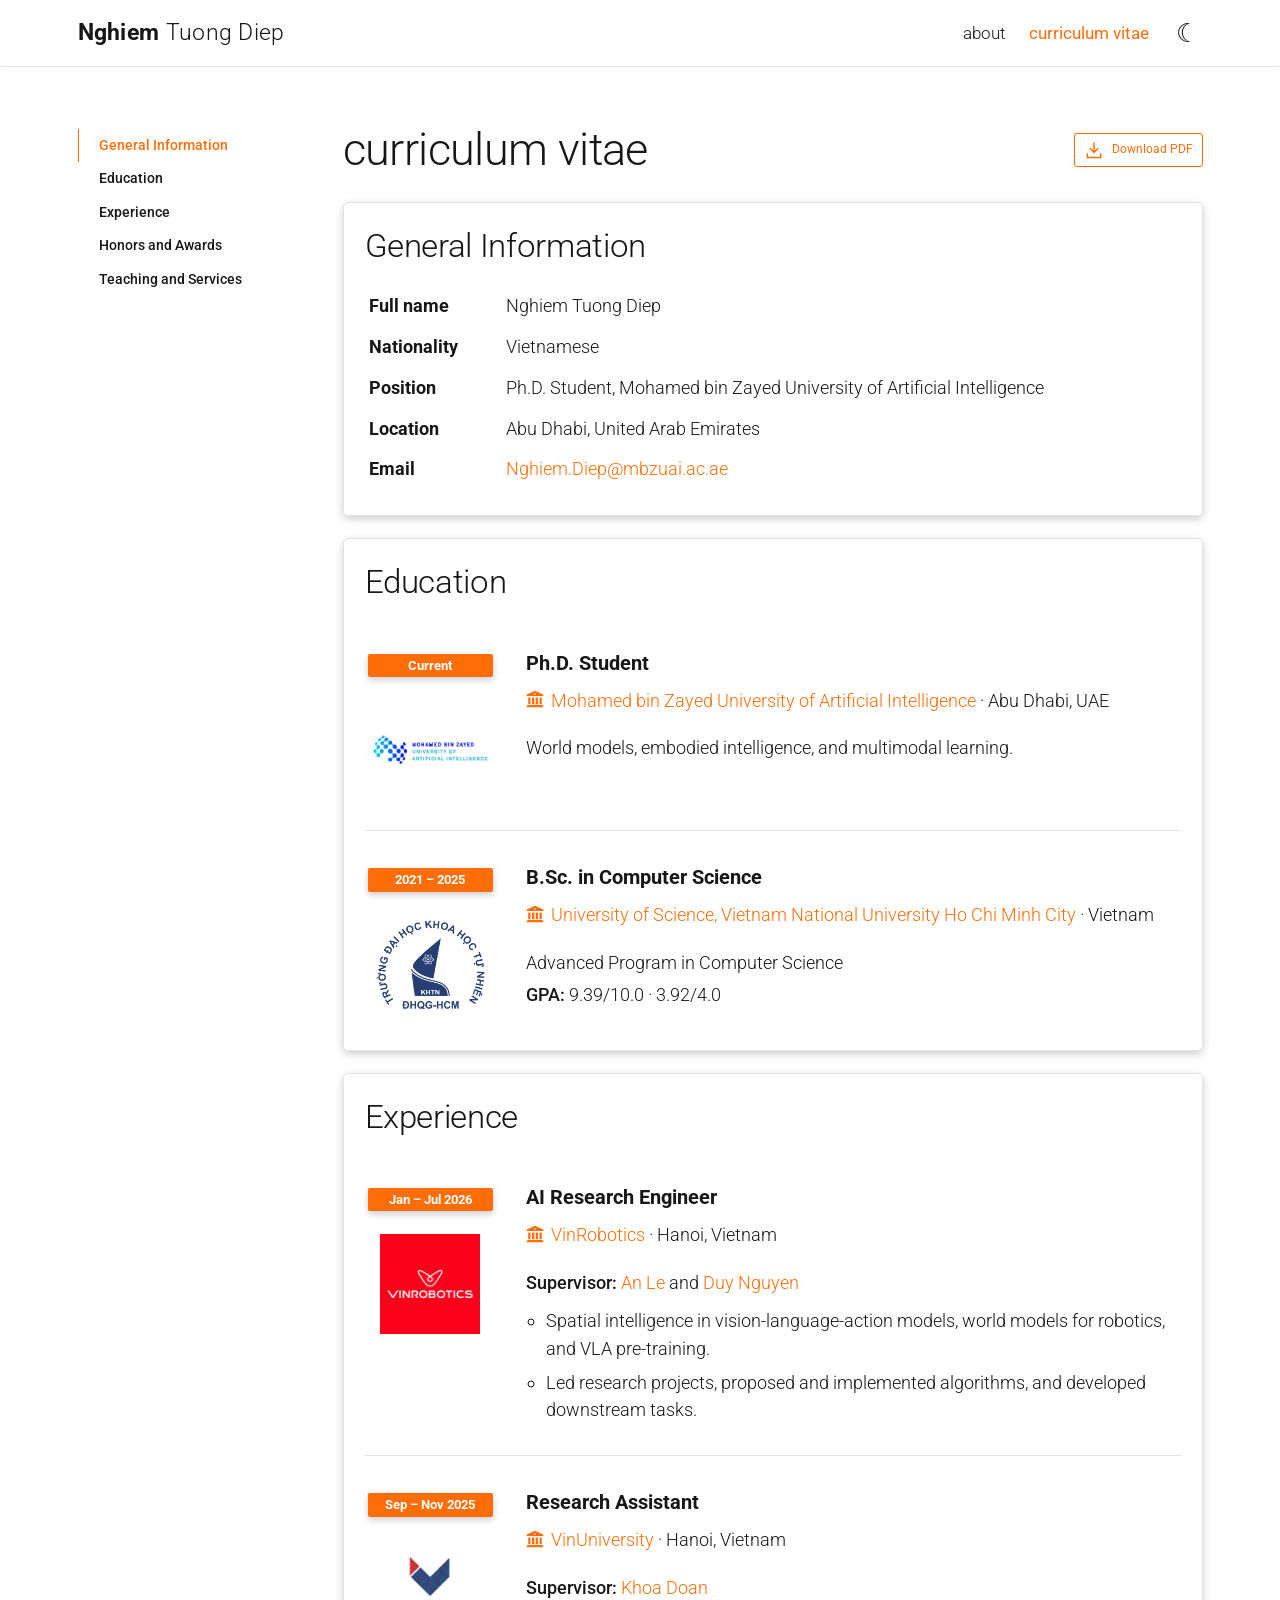
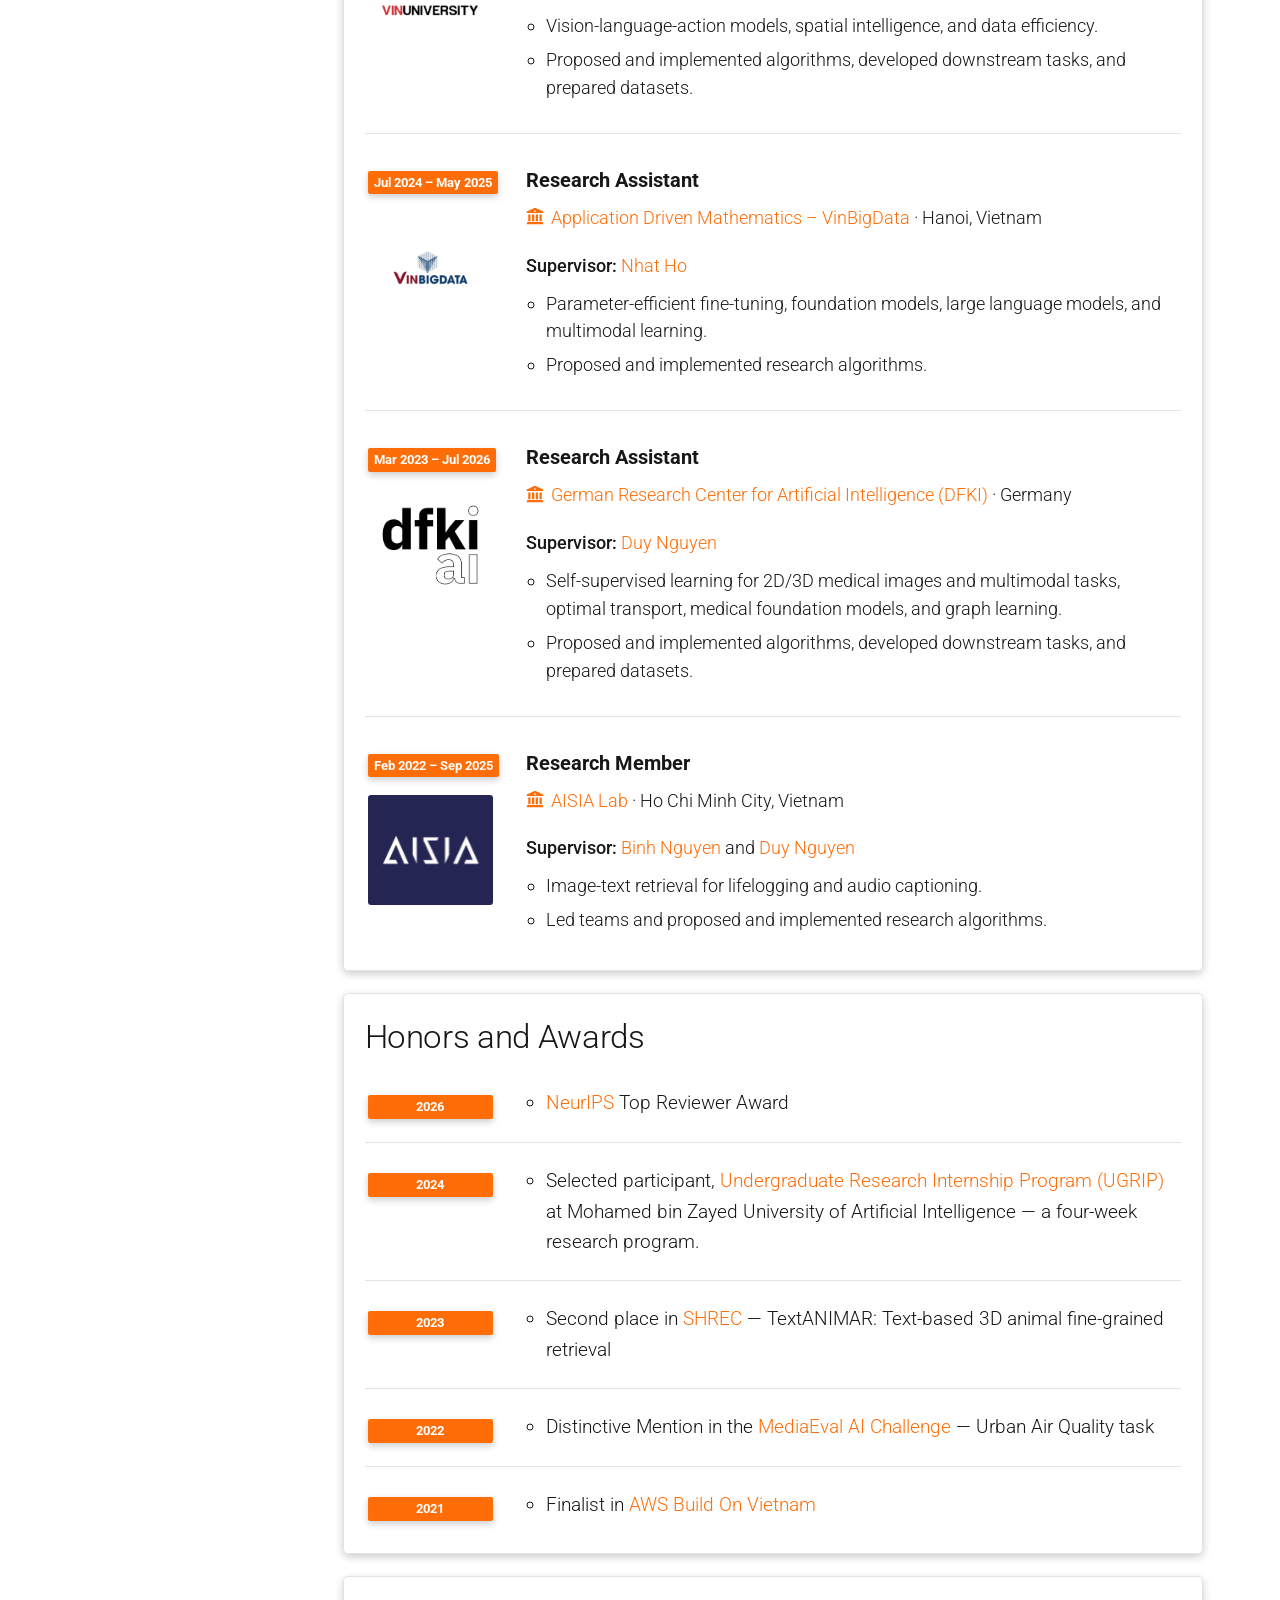
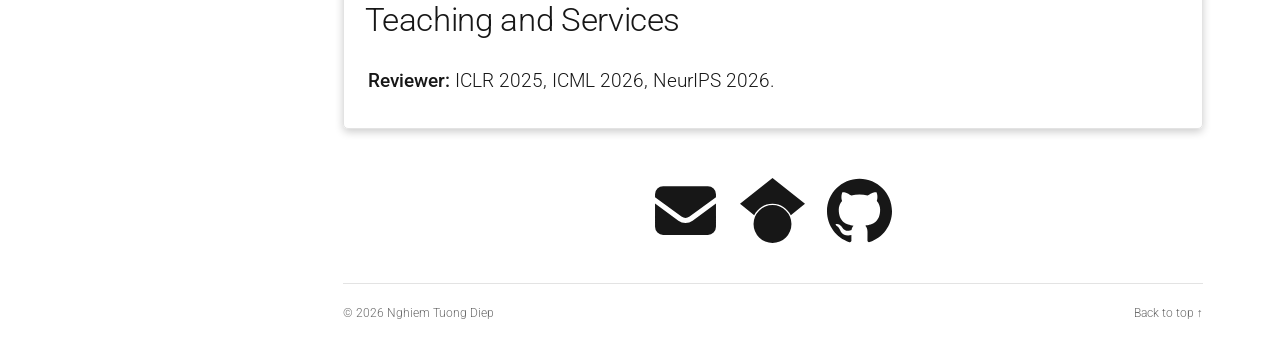
==== cv/index.html @ 20e41f8f "website" ====
<!doctype html>
<html lang="en">
  <head>
    <meta charset="utf-8" />
    <meta name="viewport" content="width=device-width,initial-scale=1" />
    <meta
      name="description"
      content="Curriculum vitae of Nghiem Tuong Diep: education, research experience, publications, and awards."
    />
    <title>Curriculum Vitae | Nghiem Tuong Diep</title>
    <link rel="stylesheet" href="../fonts.css" />
    <link rel="stylesheet" href="../style.css" />
    <link rel="stylesheet" href="cv.css" />
  </head>
  <body class="cv-page">
    <a class="skip" href="#cv-content">Skip to content</a>
    <header>
      <nav aria-label="Main navigation">
        <a class="wordmark" href="../"><strong>Nghiem</strong> Tuong Diep</a>
        <div>
          <a href="../">about</a
          ><a href="./" class="active" aria-current="page">curriculum vitae</a
          ><button
            id="theme"
            aria-label="Toggle dark theme"
            title="Change theme"
          >
            ☾
          </button>
        </div>
      </nav>
    </header>
    <main id="cv-content" class="cv-layout">
      <nav class="cv-sidebar" aria-label="CV sections">
        <a href="#general" class="active" aria-current="location"
          >General Information</a
        ><a href="#education">Education</a><a href="#experience">Experience</a
        ><a href="#awards">Honors and Awards</a
        ><a href="#services">Teaching and Services</a>
      </nav>
      <div class="cv-main">
        <div class="cv-title">
          <div>
            <h1>curriculum vitae</h1>
            <p class="native-name">Nghiem Tuong Diep</p>
          </div>
          <a
            class="download-cv"
            href="../assets/Nghiem_Tuong_Diep_CV.pdf"
            target="_blank"
            rel="noopener"
            aria-label="Download curriculum vitae PDF"
            ><svg viewBox="0 0 24 24" aria-hidden="true">
              <path
                d="M12 3v12m-5-5 5 5 5-5M4 16v5h16v-5"
                fill="none"
                stroke="currentColor"
                stroke-width="1.7"
              /></svg
            >Download PDF</a
          >
        </div>
        <section class="cv-section" id="general">
          <h2>General Information</h2>
          <dl class="cv-info">
            <dt>Full name</dt>
            <dd>Nghiem Tuong Diep</dd>
            <dt>Nationality</dt>
            <dd>Vietnamese</dd>
            <dt>Position</dt>
            <dd>
              Ph.D. Student, Mohamed bin Zayed University of Artificial
              Intelligence
            </dd>
            <dt>Location</dt>
            <dd>Abu Dhabi, United Arab Emirates</dd>
            <dt>Email</dt>
            <dd>
              <a href="mailto:Nghiem.Diep@mbzuai.ac.ae"
                >Nghiem.Diep@mbzuai.ac.ae</a
              >
            </dd>
          </dl>
        </section>
        <section class="cv-section" id="education">
          <h2>Education</h2>
          <article class="cv-entry">
            <div class="cv-date">
              <span class="date-badge">Current</span>
              <div class="institution-logo">
                <img
                  src="logos/mbzuai.jpg"
                  alt="Mohamed bin Zayed University of Artificial Intelligence logo"
                  width="125"
                  height="100"
                  loading="lazy"
                />
              </div>
            </div>
            <div>
              <h3>Ph.D. Student</h3>
              <p class="cv-org">
                <svg
                  class="institution-icon"
                  viewBox="0 0 24 24"
                  aria-hidden="true"
                  focusable="false"
                >
                  <path
                    fill="currentColor"
                    d="M12 1 1 6v2h22V6L12 1ZM3 10v9h3v-9H3Zm5 0v9h3v-9H8Zm5 0v9h3v-9h-3Zm5 0v9h3v-9h-3ZM2 20l-1 2v1h22v-1l-1-2H2Z"
                  />
                  <circle cx="12" cy="5.5" r="1.1" fill="var(--bg)" /></svg
                ><a
                  href="https://mbzuai.ac.ae/"
                  target="_blank"
                  rel="noopener noreferrer"
                  >Mohamed bin Zayed University of Artificial Intelligence</a
                >
                · Abu Dhabi, UAE
              </p>
              <p>
                World models, embodied intelligence, and multimodal learning.
              </p>
            </div>
          </article>
          <article class="cv-entry">
            <div class="cv-date">
              <span class="date-badge">2021 – 2025</span>
              <div class="institution-logo">
                <img
                  src="logos/hcmus.png"
                  alt="University of Science, Vietnam National University Ho Chi Minh City logo"
                  width="125"
                  height="100"
                  loading="lazy"
                />
              </div>
            </div>
            <div>
              <h3>B.Sc. in Computer Science</h3>
              <p class="cv-org">
                <svg
                  class="institution-icon"
                  viewBox="0 0 24 24"
                  aria-hidden="true"
                  focusable="false"
                >
                  <path
                    fill="currentColor"
                    d="M12 1 1 6v2h22V6L12 1ZM3 10v9h3v-9H3Zm5 0v9h3v-9H8Zm5 0v9h3v-9h-3Zm5 0v9h3v-9h-3ZM2 20l-1 2v1h22v-1l-1-2H2Z"
                  />
                  <circle cx="12" cy="5.5" r="1.1" fill="var(--bg)" /></svg
                ><a
                  href="https://hcmus.edu.vn/"
                  target="_blank"
                  rel="noopener noreferrer"
                  >University of Science, Vietnam National University Ho Chi
                  Minh City</a
                >
                · Vietnam
              </p>
              <p>Advanced Program in Computer Science</p>
              <p><strong>GPA:</strong> 9.39/10.0 · 3.92/4.0</p>
            </div>
          </article>
        </section>
        <section class="cv-section" id="experience">
          <h2>Experience</h2>
          <article class="cv-entry">
            <div class="cv-date">
              <span class="date-badge">Jan – Jul 2026</span>
              <div class="institution-logo">
                <img
                  src="logos/vinrobotics.png"
                  alt="VinRobotics logo"
                  width="125"
                  height="100"
                  loading="lazy"
                />
              </div>
            </div>
            <div>
              <h3>AI Research Engineer</h3>
              <p class="cv-org">
                <svg
                  class="institution-icon"
                  viewBox="0 0 24 24"
                  aria-hidden="true"
                  focusable="false"
                >
                  <path
                    fill="currentColor"
                    d="M12 1 1 6v2h22V6L12 1ZM3 10v9h3v-9H3Zm5 0v9h3v-9H8Zm5 0v9h3v-9h-3Zm5 0v9h3v-9h-3ZM2 20l-1 2v1h22v-1l-1-2H2Z"
                  />
                  <circle cx="12" cy="5.5" r="1.1" fill="var(--bg)" /></svg
                ><a
                  href="https://vinrobotics.net/"
                  target="_blank"
                  rel="noopener noreferrer"
                  >VinRobotics</a
                >
                · Hanoi, Vietnam
              </p>
              <p>
                <strong>Supervisor:</strong>
                <a
                  href="https://scholar.google.com/citations?user=k0r0tfUAAAAJ&amp;hl=en"
                  target="_blank"
                  rel="noopener noreferrer"
                  >An Le</a
                >
                and
                <a
                  href="https://scholar.google.com/citations?user=_NIyeykAAAAJ&amp;hl=en"
                  target="_blank"
                  rel="noopener noreferrer"
                  >Duy Nguyen</a
                >
              </p>
              <ul>
                <li>
                  Spatial intelligence in vision-language-action models, world
                  models for robotics, and VLA pre-training.
                </li>
                <li>
                  Led research projects, proposed and implemented algorithms,
                  and developed downstream tasks.
                </li>
              </ul>
            </div>
          </article>
          <article class="cv-entry">
            <div class="cv-date">
              <span class="date-badge">Sep – Nov 2025</span>
              <div class="institution-logo">
                <img
                  src="logos/vinuni.png"
                  alt="VinUniversity logo"
                  width="125"
                  height="100"
                  loading="lazy"
                />
              </div>
            </div>
            <div>
              <h3>Research Assistant</h3>
              <p class="cv-org">
                <svg
                  class="institution-icon"
                  viewBox="0 0 24 24"
                  aria-hidden="true"
                  focusable="false"
                >
                  <path
                    fill="currentColor"
                    d="M12 1 1 6v2h22V6L12 1ZM3 10v9h3v-9H3Zm5 0v9h3v-9H8Zm5 0v9h3v-9h-3Zm5 0v9h3v-9h-3ZM2 20l-1 2v1h22v-1l-1-2H2Z"
                  />
                  <circle cx="12" cy="5.5" r="1.1" fill="var(--bg)" /></svg
                ><a
                  href="https://vinuni.edu.vn/"
                  target="_blank"
                  rel="noopener noreferrer"
                  >VinUniversity</a
                >
                · Hanoi, Vietnam
              </p>
              <p>
                <strong>Supervisor:</strong>
                <a
                  href="https://scholar.google.com/citations?user=Zz2hMgcAAAAJ&amp;hl=en"
                  target="_blank"
                  rel="noopener noreferrer"
                  >Khoa Doan</a
                >
              </p>
              <ul>
                <li>
                  Vision-language-action models, spatial intelligence, and data
                  efficiency.
                </li>
                <li>
                  Proposed and implemented algorithms, developed downstream
                  tasks, and prepared datasets.
                </li>
              </ul>
            </div>
          </article>
          <article class="cv-entry">
            <div class="cv-date">
              <span class="date-badge">Jul 2024 – May 2025</span>
              <div class="institution-logo">
                <img
                  src="logos/vinbigdata.png"
                  alt="VinBigData logo"
                  width="125"
                  height="100"
                  loading="lazy"
                />
              </div>
            </div>
            <div>
              <h3>Research Assistant</h3>
              <p class="cv-org">
                <svg
                  class="institution-icon"
                  viewBox="0 0 24 24"
                  aria-hidden="true"
                  focusable="false"
                >
                  <path
                    fill="currentColor"
                    d="M12 1 1 6v2h22V6L12 1ZM3 10v9h3v-9H3Zm5 0v9h3v-9H8Zm5 0v9h3v-9h-3Zm5 0v9h3v-9h-3ZM2 20l-1 2v1h22v-1l-1-2H2Z"
                  />
                  <circle cx="12" cy="5.5" r="1.1" fill="var(--bg)" /></svg
                ><a
                  href="https://vinbigdata.com/"
                  target="_blank"
                  rel="noopener noreferrer"
                  >Application Driven Mathematics – VinBigData</a
                >
                · Hanoi, Vietnam
              </p>
              <p>
                <strong>Supervisor:</strong>
                <a
                  href="https://scholar.google.com/citations?user=Xs7cKMwAAAAJ&amp;hl=en"
                  target="_blank"
                  rel="noopener noreferrer"
                  >Nhat Ho</a
                >
              </p>
              <ul>
                <li>
                  Parameter-efficient fine-tuning, foundation models, large
                  language models, and multimodal learning.
                </li>
                <li>Proposed and implemented research algorithms.</li>
              </ul>
            </div>
          </article>
          <article class="cv-entry">
            <div class="cv-date">
              <span class="date-badge">Mar 2023 – Jul 2026</span>
              <div class="institution-logo">
                <img
                  src="logos/dfki.png"
                  alt="German Research Center for Artificial Intelligence logo"
                  width="125"
                  height="100"
                  loading="lazy"
                />
              </div>
            </div>
            <div>
              <h3>Research Assistant</h3>
              <p class="cv-org">
                <svg
                  class="institution-icon"
                  viewBox="0 0 24 24"
                  aria-hidden="true"
                  focusable="false"
                >
                  <path
                    fill="currentColor"
                    d="M12 1 1 6v2h22V6L12 1ZM3 10v9h3v-9H3Zm5 0v9h3v-9H8Zm5 0v9h3v-9h-3Zm5 0v9h3v-9h-3ZM2 20l-1 2v1h22v-1l-1-2H2Z"
                  />
                  <circle cx="12" cy="5.5" r="1.1" fill="var(--bg)" /></svg
                ><a
                  href="https://www.dfki.de/en/web"
                  target="_blank"
                  rel="noopener noreferrer"
                  >German Research Center for Artificial Intelligence (DFKI)</a
                >
                · Germany
              </p>
              <p>
                <strong>Supervisor:</strong>
                <a
                  href="https://scholar.google.com/citations?user=_NIyeykAAAAJ&amp;hl=en"
                  target="_blank"
                  rel="noopener noreferrer"
                  >Duy Nguyen</a
                >
              </p>
              <ul>
                <li>
                  Self-supervised learning for 2D/3D medical images and
                  multimodal tasks, optimal transport, medical foundation
                  models, and graph learning.
                </li>
                <li>
                  Proposed and implemented algorithms, developed downstream
                  tasks, and prepared datasets.
                </li>
              </ul>
            </div>
          </article>
          <article class="cv-entry">
            <div class="cv-date">
              <span class="date-badge">Feb 2022 – Sep 2025</span>
              <div class="institution-logo logo-dark">
                <img
                  src="logos/aisia.svg"
                  alt="AISIA Lab logo"
                  width="125"
                  height="100"
                  loading="lazy"
                />
              </div>
            </div>
            <div>
              <h3>Research Member</h3>
              <p class="cv-org">
                <svg
                  class="institution-icon"
                  viewBox="0 0 24 24"
                  aria-hidden="true"
                  focusable="false"
                >
                  <path
                    fill="currentColor"
                    d="M12 1 1 6v2h22V6L12 1ZM3 10v9h3v-9H3Zm5 0v9h3v-9H8Zm5 0v9h3v-9h-3Zm5 0v9h3v-9h-3ZM2 20l-1 2v1h22v-1l-1-2H2Z"
                  />
                  <circle cx="12" cy="5.5" r="1.1" fill="var(--bg)" /></svg
                ><a
                  href="https://www.aisia.vn/"
                  target="_blank"
                  rel="noopener noreferrer"
                  >AISIA Lab</a
                >
                · Ho Chi Minh City, Vietnam
              </p>
              <p>
                <strong>Supervisor:</strong>
                <a
                  href="https://scholar.google.com/citations?user=dXEb3PMAAAAJ&amp;hl=en"
                  target="_blank"
                  rel="noopener noreferrer"
                  >Binh Nguyen</a
                >
                and
                <a
                  href="https://scholar.google.com/citations?user=_NIyeykAAAAJ&amp;hl=en"
                  target="_blank"
                  rel="noopener noreferrer"
                  >Duy Nguyen</a
                >
              </p>
              <ul>
                <li>
                  Image-text retrieval for lifelogging and audio captioning.
                </li>
                <li>
                  Led teams and proposed and implemented research algorithms.
                </li>
              </ul>
            </div>
          </article>
        </section>
        <section class="cv-section" id="awards">
          <h2>Honors and Awards</h2>
          <article class="award-row">
            <div><span class="date-badge">2026</span></div>
            <ul>
              <li>
                <span class="award-name">NeurIPS</span> Top Reviewer Award
              </li>
            </ul>
          </article>
          <article class="award-row">
            <div><span class="date-badge">2024</span></div>
            <ul>
              <li>
                Selected participant,
                <a
                  href="https://mbzuai.ac.ae/news-events/news/mbzuai-welcomes-largest-ever-cohort-its-undergraduate-artificial-intelligence"
                  target="_blank"
                  rel="noopener noreferrer"
                  >Undergraduate Research Internship Program (UGRIP)</a
                >
                at Mohamed bin Zayed University of Artificial Intelligence — a
                four-week research program.
              </li>
            </ul>
          </article>
          <article class="award-row">
            <div><span class="date-badge">2023</span></div>
            <ul>
              <li>
                Second place in <span class="award-name">SHREC</span> —
                TextANIMAR: Text-based 3D animal fine-grained retrieval
              </li>
            </ul>
          </article>
          <article class="award-row">
            <div><span class="date-badge">2022</span></div>
            <ul>
              <li>
                Distinctive Mention in the
                <span class="award-name">MediaEval AI Challenge</span> — Urban
                Air Quality task
              </li>
            </ul>
          </article>
          <article class="award-row">
            <div><span class="date-badge">2021</span></div>
            <ul>
              <li>
                Finalist in <span class="award-name">AWS Build On Vietnam</span>
              </li>
            </ul>
          </article>
        </section>
        <section class="cv-section" id="services">
          <h2>Teaching and Services</h2>
          <p class="reviewer-line">
            <strong>Reviewer:</strong> ICLR 2025, ICML 2026, NeurIPS 2026.
          </p>
        </section>
        <div class="social-icons" aria-label="Contact and academic profiles">
          <a
            href="mailto:Nghiem.Diep@mbzuai.ac.ae"
            aria-label="Email Nghiem Tuong Diep"
            title="Email"
            ><svg viewBox="0 0 64 64" aria-hidden="true">
              <path
                d="M10 8h44a8 8 0 0 1 8 8v3L36 38a7 7 0 0 1-8 0L2 19v-3a8 8 0 0 1 8-8Zm-8 17 23 17a12 12 0 0 0 14 0l23-17v23a8 8 0 0 1-8 8H10a8 8 0 0 1-8-8Z"
              /></svg
          ></a>
          <a
            href="https://scholar.google.com/citations?user=3YPTp-gAAAAJ&amp;hl=en"
            target="_blank"
            rel="noopener"
            aria-label="Google Scholar"
            title="Google Scholar"
            ><span class="brand-icon scholar-icon" aria-hidden="true"></span
          ></a>
          <a
            href="https://github.com/nghiemkythu"
            target="_blank"
            rel="noopener"
            aria-label="GitHub"
            title="GitHub"
            ><span class="brand-icon github-icon" aria-hidden="true"></span
          ></a>
        </div>
        <footer>
          <span>© 2026 Nghiem Tuong Diep</span
          ><a href="#cv-content">Back to top ↑</a>
        </footer>
      </div>
    </main>
    <script src="../theme.js"></script>
    <script src="cv.js"></script>
  </body>
</html>
---- fonts.css ----
@font-face {
  font-family: "Roboto";
  font-style: normal;
  font-weight: 300;
  font-stretch: normal;
  font-display: swap;
  src: url(assets/fonts/roboto-0.ttf) format("truetype");
}
@font-face {
  font-family: "Roboto";
  font-style: normal;
  font-weight: 400;
  font-stretch: normal;
  font-display: swap;
  src: url(assets/fonts/roboto-1.ttf) format("truetype");
}
@font-face {
  font-family: "Roboto";
  font-style: normal;
  font-weight: 500;
  font-stretch: normal;
  font-display: swap;
  src: url(assets/fonts/roboto-2.ttf) format("truetype");
}
@font-face {
  font-family: "Roboto";
  font-style: normal;
  font-weight: 700;
  font-stretch: normal;
  font-display: swap;
  src: url(assets/fonts/roboto-3.ttf) format("truetype");
}
---- style.css ----
:root {
  --bg: #fff;
  --text: #171717;
  --muted: #6a6a6a;
  --line: #e3e3e3;
  --accent: #ff6d08;
  --soft: #f8f8f8;
  --shadow: 0 3px 10px #0002;
}
* {
  box-sizing: border-box;
}
html {
  scroll-behavior: smooth;
  scroll-padding-top: 90px;
}
body {
  margin: 0;
  background: var(--bg);
  color: var(--text);
  font-family: Roboto, Arial, sans-serif;
  font-size: 18px;
  font-weight: 300;
  line-height: 1.55;
}
body.dark {
  --bg: #1c1c1d;
  --text: #ededed;
  --muted: #b3b3b3;
  --line: #3b3b3d;
  --accent: #ff963f;
  --soft: #252527;
  --shadow: 0 3px 10px #0004;
}
a {
  color: var(--accent);
  text-decoration: none;
}
a:hover {
  text-decoration: underline;
  text-underline-offset: 4px;
}
strong,
b {
  font-weight: 500;
}
button {
  font: inherit;
  cursor: pointer;
}
a:focus-visible,
button:focus-visible {
  outline: 2px solid var(--accent);
  outline-offset: 5px;
}
.skip {
  position: fixed;
  top: -70px;
  left: 20px;
  padding: 10px;
  background: var(--bg);
  z-index: 10;
}
.skip:focus {
  top: 0;
}
header {
  position: sticky;
  top: 0;
  z-index: 5;
  background: var(--bg);
  border-bottom: 1px solid var(--line);
  box-shadow: 0 1px 3px #00000005;
}
header nav {
  max-width: 1060px;
  margin: auto;
  padding: 15px 35px;
  display: flex;
  align-items: center;
  justify-content: space-between;
  min-height: 62px;
}
header nav > div {
  display: flex;
  align-items: center;
  gap: 24px;
}
header nav a {
  font-size: 17px;
  color: var(--text);
  font-weight: 300;
}
header nav a.active {
  color: var(--accent);
  font-weight: 400;
}
.wordmark {
  font-size: 21px;
  letter-spacing: 0.3px;
}
.wordmark span {
  color: var(--accent);
}
#theme {
  border: 0;
  background: none;
  color: var(--text);
  font-size: 26px;
  line-height: 1;
  padding: 0 2px;
  width: 30px;
}
main {
  max-width: 1060px;
  margin: auto;
  padding: 48px 35px 0;
}
section {
  margin-bottom: 42px;
}
h1 {
  font-size: 46px;
  line-height: 1.2;
  font-weight: 300;
  letter-spacing: -0.6px;
  margin: 0;
}
h1 strong {
  font-weight: 700;
}
.dot {
  display: none;
}
.native-name {
  font-size: 18px;
  margin: 10px 0 25px;
  color: var(--muted);
}
.intro {
  display: grid;
  grid-template-columns: minmax(0, 1fr) 270px;
  gap: 32px;
}
.intro p {
  margin: 0 0 18px;
}
.intro ul {
  padding-left: 23px;
  margin: 4px 0 22px;
}
.intro li {
  margin-bottom: 8px;
}
.interest-label {
  margin-bottom: 8px !important;
}
.intro-links {
  display: flex;
  flex-wrap: wrap;
  gap: 9px 22px;
  font-size: 16px;
  margin-top: 24px !important;
}
.portrait {
  width: 270px;
  height: 270px;
  overflow: hidden;
  border-radius: 50%;
  box-shadow: var(--shadow);
}
.portrait img {
  width: 100%;
  height: 100%;
  display: block;
  object-fit: cover;
  object-position: 50% 24%;
}
.affiliation {
  font-family: monospace;
  font-size: 16px;
  line-height: 1.5;
  margin-top: 20px !important;
}
.contact-email {
  font-size: 14px;
  overflow-wrap: anywhere;
}
.caption {
  font-size: 13px;
  color: var(--muted);
}
h2 {
  font-size: 34px;
  line-height: 1.25;
  font-weight: 300;
  margin: 0 0 22px;
  letter-spacing: -0.35px;
}
.section-heading {
  display: flex;
  justify-content: space-between;
  align-items: baseline;
  gap: 15px;
}
.section-heading > span {
  font-size: 13px;
  color: var(--muted);
}
.news {
  max-height: 290px;
  overflow-y: auto;
  scrollbar-width: thin;
  padding-right: 8px;
}
.news > div {
  display: grid;
  grid-template-columns: 110px 1fr;
  gap: 22px;
  padding: 8px 0;
}
.news time {
  font-size: 16px;
  font-weight: 500;
}
.news p {
  font-size: 17px;
  margin: 0;
}
.filters {
  display: flex;
  gap: 10px;
  flex-wrap: wrap;
  margin-bottom: 29px;
}
.filters button {
  padding: 5px 19px;
  border: 1px solid var(--text);
  border-radius: 25px;
  font-size: 15px;
  background: transparent;
  color: var(--text);
  font-weight: 400;
}
.filters button.selected {
  background: var(--accent);
  border-color: var(--accent);
  color: #fff;
}
.paper {
  display: grid;
  grid-template-columns: 170px minmax(0, 1fr);
  gap: 35px;
  margin-bottom: 36px;
}
.paper-media img {
  width: 170px;
  height: auto;
  max-height: 155px;
  min-height: 75px;
  object-fit: contain;
  padding: 4px;
  background: white;
  border: 1px solid var(--line);
  border-radius: 6px;
  box-shadow: var(--shadow);
}
.venue-tag {
  display: block;
  background: #ff6d08;
  color: #fff;
  font-weight: 700;
  font-size: 16px;
  line-height: 25px;
  text-align: center;
  border-radius: 6px;
  margin: 0 0 10px;
  box-shadow: var(--shadow);
}
.paper h3 {
  font-size: 20px;
  line-height: 1.45;
  font-weight: 400;
  margin: 0 0 4px;
}
.paper h3 a {
  color: var(--text);
}
.authors {
  font-size: 18px;
  line-height: 1.5;
  margin: 0 0 3px;
  font-weight: 300;
}
.authors b {
  color: var(--accent);
  font-weight: 300;
  text-decoration: underline dashed;
  text-underline-offset: 4px;
}
.venue {
  font-size: 18px;
  line-height: 1.5;
  font-style: italic;
  margin: 0 0 10px;
}
.paper-links {
  display: flex;
  gap: 10px;
  flex-wrap: wrap;
}
.paper-links a {
  border: 1px solid var(--text);
  border-radius: 2px;
  font-size: 12px;
  font-weight: 400;
  padding: 4px 18px;
  color: var(--text);
}
.paper-links a:hover {
  color: var(--accent);
  border-color: var(--accent);
  text-decoration: none;
}
.year-heading {
  font-size: 36px;
  font-weight: 300;
  color: var(--line);
  text-align: right;
  border-top: 1px solid var(--line);
  padding-top: 17px;
  margin: 8px 0 26px;
}
.year-group {
  margin-bottom: 40px;
}
.publication-note {
  font-size: 13px;
  color: var(--muted);
}
.background-row {
  display: grid;
  grid-template-columns: 120px minmax(0, 1fr);
  gap: 22px;
  border-top: 1px solid var(--line);
  padding: 22px 0;
}
.background-row > span {
  font-size: 13px;
  letter-spacing: 0.5px;
  color: var(--muted);
  padding-top: 3px;
}
.background-row h3 {
  font-size: 18px;
  font-weight: 400;
  margin: 0;
}
.background-row p {
  font-size: 16px;
  color: var(--muted);
  margin: 4px 0 16px;
}
.background-row p:last-child {
  margin-bottom: 0;
}
.social-icons {
  display: flex;
  justify-content: center;
  align-items: center;
  gap: 22px;
  padding: 17px 0 40px;
}
.social-icons a {
  width: 65px;
  height: 65px;
  color: var(--text);
  display: flex;
  transition: color 0.15s;
}
.social-icons a:hover {
  color: var(--accent);
}
.social-icons svg {
  width: 100%;
  height: 100%;
  fill: currentColor;
}
.brand-icon {
  display: block;
  width: 100%;
  height: 100%;
  background: currentColor;
  mask-size: contain;
  mask-repeat: no-repeat;
  mask-position: center;
  -webkit-mask-size: contain;
  -webkit-mask-repeat: no-repeat;
  -webkit-mask-position: center;
}
.scholar-icon {
  mask-image: url("assets/googlescholar.svg");
  -webkit-mask-image: url("assets/googlescholar.svg");
}
.github-icon {
  mask-image: url("assets/github.svg");
  -webkit-mask-image: url("assets/github.svg");
}
footer {
  display: flex;
  justify-content: space-between;
  gap: 20px;
  font-size: 13px;
  color: var(--muted);
  padding: 20px 0;
  border-top: 1px solid var(--line);
}
footer a {
  color: var(--muted);
}
/* CV is a full, accessible web page with a separate PDF download. */
.cv-title {
  display: flex;
  align-items: flex-start;
  justify-content: space-between;
  gap: 20px;
}
.cv-title h1 {
  font-size: 43px;
}
.download-cv {
  display: flex;
  align-items: center;
  gap: 8px;
  border: 1px solid var(--accent);
  border-radius: 3px;
  padding: 8px 13px;
  font-size: 14px;
  font-weight: 400;
  white-space: nowrap;
  margin-top: 5px;
}
.download-cv svg {
  width: 20px;
  height: 20px;
}
.cv-jumps {
  display: flex;
  flex-wrap: wrap;
  gap: 12px 25px;
  padding: 4px 0 25px;
  margin-bottom: 10px;
  font-size: 16px;
}
.cv-section {
  padding: 25px 29px 10px;
  border: 1px solid var(--line);
  border-radius: 5px;
  box-shadow: 0 2px 5px #00000009;
  margin-bottom: 25px;
}
.cv-section h2 {
  color: var(--accent);
  font-size: 27px;
  margin-bottom: 20px;
  font-weight: 400;
}
.cv-info {
  display: grid;
  grid-template-columns: 150px minmax(0, 1fr);
  gap: 12px 22px;
  margin: 0 0 22px;
  font-size: 17px;
}
.cv-info dt {
  font-weight: 500;
}
.cv-info dd {
  margin: 0;
  overflow-wrap: anywhere;
}
.cv-entry {
  display: grid;
  grid-template-columns: 165px minmax(0, 1fr);
  gap: 25px;
  padding: 0 0 23px;
  margin-bottom: 22px;
  border-bottom: 1px solid var(--line);
}
.cv-entry:last-child {
  border: 0;
  margin-bottom: 0;
}
.cv-date {
  color: var(--accent);
  font-size: 15px;
  font-weight: 400;
  padding-top: 4px;
}
.cv-entry h3 {
  font-size: 21px;
  font-weight: 500;
  margin: 0 0 3px;
  line-height: 1.4;
}
.cv-entry p {
  font-size: 17px;
  margin: 4px 0;
}
.cv-entry .cv-org {
  font-size: 18px;
  margin-bottom: 8px;
}
.cv-entry ul {
  font-size: 17px;
  margin: 10px 0 0;
  padding-left: 20px;
}
.cv-entry li {
  margin-bottom: 6px;
}
.cv-publications {
  padding-left: 23px;
  margin-top: 0;
  font-size: 18px;
}
.cv-publications li {
  padding-left: 5px;
  margin-bottom: 19px;
}
.cv-publications strong {
  font-weight: 400;
}
.cv-publications p {
  font-style: italic;
  font-size: 17px;
  margin: 4px 0;
}
.text-link {
  display: inline-block;
  font-size: 16px;
  margin: 0 0 15px;
}
.cv-references {
  padding-left: 20px;
  font-size: 17px;
}
.cv-references li {
  margin-bottom: 10px;
}
.cv-note {
  font-size: 15px;
  color: var(--muted);
}
@media (max-width: 740px) {
  body {
    font-size: 17px;
  }
  header nav {
    padding: 14px 21px;
    min-height: 58px;
  }
  header nav > div {
    gap: 14px;
  }
  header nav a {
    font-size: 14px;
  }
  .wordmark {
    font-size: 18px;
  }
  main {
    padding: 32px 22px 0;
  }
  h1 {
    font-size: 37px;
  }
  .native-name {
    font-size: 16px;
  }
  .intro {
    grid-template-columns: minmax(0, 1fr) 180px;
    gap: 24px;
  }
  .portrait {
    width: 180px;
    height: 180px;
  }
  .affiliation {
    font-size: 14px;
  }
  .caption {
    display: none;
  }
  .intro-links {
    gap: 9px 16px;
  }
  h2 {
    font-size: 30px;
  }
  .paper {
    grid-template-columns: 135px minmax(0, 1fr);
    gap: 22px;
  }
  .paper-media img {
    width: 135px;
  }
  .paper h3 {
    font-size: 18px;
  }
  .authors,
  .venue {
    font-size: 16px;
  }
  .venue-tag {
    font-size: 14px;
  }
  .news > div {
    grid-template-columns: 65px 1fr;
    gap: 14px;
  }
  .news p {
    font-size: 16px;
  }
  .cv-section {
    padding: 20px 18px 8px;
  }
  .cv-entry {
    grid-template-columns: 125px minmax(0, 1fr);
    gap: 18px;
  }
  .cv-info {
    grid-template-columns: 110px minmax(0, 1fr);
    gap: 10px 17px;
  }
  .cv-title h1 {
    font-size: 34px;
  }
  .download-cv {
    font-size: 12px;
    padding: 7px;
  }
  .cv-entry h3 {
    font-size: 19px;
  }
}
@media (max-width: 520px) {
  header nav > div {
    gap: 12px;
  }
  header nav a {
    font-size: 12px;
  }
  #theme {
    font-size: 22px;
    width: 22px;
  }
  .intro {
    display: flex;
    flex-direction: column-reverse;
    gap: 24px;
  }
  .intro aside {
    display: grid;
    grid-template-columns: 120px minmax(0, 1fr);
    gap: 0 20px;
    align-items: center;
  }
  .portrait {
    width: 120px;
    height: 120px;
    grid-row: 1/3;
  }
  .intro .affiliation {
    margin: 0 !important;
    align-self: end;
  }
  .intro .contact-email {
    font-size: 12px;
    margin: 7px 0 0;
    align-self: start;
  }
  .paper {
    grid-template-columns: 100px minmax(0, 1fr);
    gap: 17px;
  }
  .paper-media img {
    width: 100px;
    min-height: 55px;
  }
  .venue-tag {
    font-size: 12px;
    line-height: 24px;
  }
  .paper h3 {
    font-size: 17px;
  }
  .authors,
  .venue {
    font-size: 15px;
  }
  .paper-links a {
    font-size: 11px;
    padding: 3px 10px;
  }
  .section-heading > span {
    font-size: 11px;
  }
  .background-row {
    grid-template-columns: 85px minmax(0, 1fr);
    gap: 15px;
  }
  .background-row h3 {
    font-size: 17px;
  }
  .background-row p {
    font-size: 15px;
  }
  .social-icons a {
    width: 55px;
    height: 55px;
  }
  .cv-title {
    flex-direction: column;
    gap: 0;
  }
  .cv-title .native-name {
    margin-bottom: 13px;
  }
  .download-cv {
    margin: 0 0 22px;
  }
  .cv-entry {
    grid-template-columns: 1fr;
    gap: 5px;
  }
  .cv-entry h3 {
    font-size: 20px;
  }
  .cv-section h2 {
    font-size: 25px;
  }
  .cv-info {
    grid-template-columns: 1fr;
    gap: 4px;
  }
  .cv-info dd {
    margin-bottom: 10px;
  }
  .cv-jumps {
    font-size: 14px;
    gap: 10px 18px;
  }
  .cv-entry p,
  .cv-entry ul {
    font-size: 16px;
  }
  .cv-publications {
    font-size: 16px;
  }
  footer {
    font-size: 11px;
  }
}
@media (prefers-reduced-motion: reduce) {
  html {
    scroll-behavior: auto;
  }
}
@media print {
  header,
  .cv-jumps,
  .social-icons,
  footer,
  .download-cv,
  .skip {
    display: none;
  }
  body {
    font-size: 11pt;
    color: #000;
    background: #fff;
  }
  main {
    max-width: none;
    padding: 0;
  }
  .cv-section {
    box-shadow: none;
    border: 0;
    padding: 0;
  }
  .cv-entry {
    break-inside: avoid;
  }
  .cv-section h2 {
    color: #000;
  }
  a {
    color: #000;
  }
}

.wordmark {
  font-size: 23px;
}
.wordmark strong {
  font-weight: 700;
}
@media (max-width: 740px) {
  .wordmark {
    font-size: 18px;
  }
  header nav > div {
    gap: 12px;
  }
}
@media (max-width: 520px) {
  .wordmark {
    font-size: 16px;
  }
}

.news-icon {
  display: inline-block;
  margin-right: 0.15em;
  font-size: 1.1em;
  line-height: 1;
  vertical-align: baseline;
}

/* News: date column and announcements, matching the academic reference. */
#news > h2 {
  margin-bottom: 8px;
}
#news .news {
  max-height: 440px;
  overflow-y: auto;
  scrollbar-width: thin;
  scrollbar-color: #999 transparent;
  padding: 0 10px 0 4px;
}
#news .news > div {
  display: grid;
  grid-template-columns: 200px minmax(0, 1fr);
  gap: 22px;
  padding: 0 0 24px;
  align-items: start;
}
#news .news > div:last-child {
  padding-bottom: 0;
}
#news .news time {
  font-size: 19px;
  line-height: 1.55;
  font-weight: 700;
  white-space: nowrap;
}
#news .news p {
  font-size: 19px;
  line-height: 1.55;
  margin: 0;
  font-weight: 300;
}
#news .news strong {
  font-weight: 700;
}
#news .news:focus-visible {
  outline: 2px solid var(--accent);
  outline-offset: 5px;
}
@media (max-width: 740px) {
  #news .news > div {
    grid-template-columns: 125px minmax(0, 1fr);
    gap: 16px;
  }
  #news .news time,
  #news .news p {
    font-size: 17px;
  }
}
@media (max-width: 480px) {
  #news .news > div {
    grid-template-columns: 105px minmax(0, 1fr);
    gap: 12px;
  }
  #news .news time,
  #news .news p {
    font-size: 16px;
  }
  #news .news {
    max-height: 420px;
  }
}

@media (max-width: 480px) {
  #news .news time {
    font-size: 14px;
    line-height: 1.77;
  }
}
---- cv/cv.css ----
.cv-page header nav {
  max-width: 1195px;
}
.cv-page .wordmark {
  font-size: 23px;
}
.cv-page .wordmark strong {
  font-weight: 700;
}
.cv-page main.cv-layout {
  max-width: 1195px;
  display: grid;
  grid-template-columns: 230px minmax(0, 1fr);
  gap: 35px;
  padding-top: 56px;
}
.cv-sidebar {
  position: sticky;
  top: 102px;
  align-self: start;
  padding-top: 6px;
  display: flex;
  flex-direction: column;
}
.cv-sidebar a {
  display: block;
  border-left: 1px solid transparent;
  padding: 7px 20px;
  color: var(--text);
  font-size: 14px;
  font-weight: 500;
  line-height: 1.4;
}
.cv-sidebar a:hover {
  text-decoration: none;
  color: var(--accent);
}
.cv-sidebar a.active {
  border-color: var(--accent);
  color: var(--accent);
}
.cv-main {
  min-width: 0;
}
.cv-page .cv-title {
  align-items: center;
  margin-bottom: 25px;
}
.cv-page .cv-title h1 {
  font-size: 45px;
}
.cv-page .cv-title .native-name {
  display: none;
}
.cv-page .download-cv {
  font-size: 12px;
  padding: 6px 9px;
  margin: 0;
}
.cv-page .cv-section {
  padding: 22px 21px 24px;
  margin-bottom: 22px;
  border: 1px solid var(--line);
  box-shadow: 0 3px 9px #0003;
  border-radius: 5px;
  scroll-margin-top: 92px;
}
.cv-page .cv-section h2 {
  color: var(--text);
  font-weight: 300;
  font-size: 33px;
  margin: 0 0 26px;
}
.cv-page .cv-info {
  font-size: 18px;
  grid-template-columns: 125px minmax(0, 1fr);
  gap: 13px 12px;
  margin: 0 4px 8px;
}
.cv-page .cv-info dt {
  font-weight: 700;
}
.cv-page .cv-entry {
  grid-template-columns: 135px minmax(0, 1fr);
  gap: 23px;
  padding: 20px 3px 25px;
  margin: 0 0 12px;
}
.cv-page .cv-entry:last-child {
  margin: 0;
  padding-bottom: 6px;
}
.cv-page .cv-entry h3 {
  font-size: 20px;
  font-weight: 700;
}
.cv-page .cv-entry p,
.cv-page .cv-entry ul {
  font-size: 18px;
  line-height: 1.55;
}
.cv-page .cv-entry ul {
  list-style-type: circle;
}
.cv-page .cv-entry .cv-org {
  position: relative;
  padding-left: 25px;
  margin: 10px 0 20px;
}
.cv-page .cv-date {
  padding-top: 5px;
}
.date-badge {
  display: inline-block;
  min-width: 125px;
  max-width: 100%;
  text-align: center;
  background: #ff6d08;
  color: white;
  border-radius: 2px;
  box-shadow: 0 3px 7px #0003;
  font-size: 13px;
  font-weight: 700;
  line-height: 1.35;
  padding: 3px 6px;
}
.award-row {
  display: grid;
  grid-template-columns: 135px minmax(0, 1fr);
  gap: 23px;
  padding: 23px 3px;
  border-bottom: 1px solid var(--line);
  align-items: start;
}
.award-row:first-of-type {
  padding-top: 5px;
}
.award-row:last-child {
  border-bottom: 0;
  padding-bottom: 8px;
}
.award-row > div {
  padding-top: 3px;
}
.award-row ul {
  list-style-type: circle;
  margin: 0;
  padding-left: 20px;
  font-size: 19px;
  line-height: 1.6;
}
.award-name {
  color: var(--accent);
}
.service-entry h3 {
  font-weight: 500;
  font-size: 22px;
  margin: 0 0 12px;
}
.service-entry ul {
  list-style-type: circle;
  font-size: 19px;
  padding-left: 25px;
  margin: 0 0 5px;
}
.cv-page .social-icons {
  padding-top: 27px;
}
.cv-page footer {
  font-size: 12px;
}
@media (max-width: 1000px) {
  .cv-page main.cv-layout {
    grid-template-columns: 185px minmax(0, 1fr);
    gap: 22px;
    padding-left: 24px;
    padding-right: 24px;
  }
  .cv-sidebar a {
    padding-left: 12px;
    font-size: 13px;
  }
  .cv-page .cv-title h1 {
    font-size: 37px;
  }
  .cv-page .cv-entry,
  .award-row {
    grid-template-columns: 120px minmax(0, 1fr);
    gap: 17px;
  }
  .date-badge {
    min-width: 110px;
    font-size: 12px;
  }
  .cv-page .cv-section h2 {
    font-size: 29px;
  }
  .cv-page .cv-info {
    grid-template-columns: 105px minmax(0, 1fr);
    font-size: 17px;
  }
  .cv-page .cv-entry p,
  .cv-page .cv-entry ul,
  .award-row ul {
    font-size: 17px;
  }
}
@media (max-width: 740px) {
  .cv-page main.cv-layout {
    display: block;
    padding-top: 24px;
  }
  .cv-sidebar {
    position: static;
    display: flex;
    flex-direction: row;
    flex-wrap: wrap;
    gap: 4px 12px;
    margin-bottom: 26px;
    padding: 0;
  }
  .cv-sidebar a {
    padding: 5px 0;
    border-left: 0;
    border-bottom: 1px solid transparent;
    font-size: 13px;
  }
  .cv-sidebar a.active {
    border-bottom-color: var(--accent);
  }
  .cv-page .cv-title {
    flex-direction: row;
    gap: 15px;
  }
  .cv-page .cv-title h1 {
    font-size: 33px;
  }
  .cv-page .cv-section {
    padding: 20px 17px;
  }
  .cv-page .wordmark {
    font-size: 18px;
  }
  .cv-page header nav > div {
    gap: 12px;
  }
}
@media (max-width: 520px) {
  .cv-page .cv-title {
    align-items: flex-start;
    flex-direction: column;
  }
  .cv-page .cv-title h1 {
    font-size: 35px;
  }
  .cv-page .download-cv {
    margin: 0;
  }
  .cv-page .cv-entry {
    grid-template-columns: 1fr;
    gap: 13px;
  }
  .cv-page .cv-info {
    grid-template-columns: 1fr;
    gap: 4px;
  }
  .cv-page .cv-info dd {
    margin-bottom: 10px;
  }
  .award-row {
    grid-template-columns: 70px minmax(0, 1fr);
    gap: 13px;
  }
  .award-row .date-badge {
    min-width: 65px;
  }
  .cv-page .cv-entry .cv-date .date-badge {
    min-width: 125px;
  }
  .award-row ul {
    font-size: 16px;
    padding-left: 15px;
  }
  .cv-page .cv-section h2 {
    font-size: 28px;
  }
  .cv-page .cv-entry h3 {
    font-size: 19px;
  }
  .cv-page .wordmark {
    font-size: 16px;
  }
}
@media print {
  .cv-sidebar {
    display: none;
  }
  .cv-page main.cv-layout {
    display: block;
  }
  .cv-page .cv-section {
    box-shadow: none;
  }
  .date-badge {
    color: #000;
    background: none;
    box-shadow: none;
  }
}

/* Institution logos are aligned below the date labels. */
.cv-page .institution-logo {
  width: 125px;
  height: 110px;
  margin: 18px 0 0;
  display: flex;
  align-items: center;
  justify-content: center;
  background: #fff;
  border-radius: 3px;
  padding: 5px;
}
.cv-page .institution-logo img {
  display: block;
  max-width: 100%;
  max-height: 100%;
  width: 100%;
  height: 100%;
  object-fit: contain;
}
.cv-page .institution-logo.logo-dark {
  background: #252553;
  padding: 12px;
}
.cv-page .reviewer-line {
  font-size: 19px;
  line-height: 1.6;
  margin: 0 3px 7px;
}
@media (max-width: 1000px) {
  .cv-page .institution-logo {
    width: 110px;
    height: 100px;
  }
}
@media (max-width: 520px) {
  .cv-page .cv-entry .cv-date {
    display: flex;
    align-items: center;
    gap: 16px;
  }
  .cv-page .institution-logo {
    width: 82px;
    height: 75px;
    margin: 0;
  }
  .cv-page .reviewer-line {
    font-size: 17px;
  }
}

.cv-page .cv-entry .cv-org .institution-icon {
  position: absolute;
  left: 0;
  top: 0.2em;
  width: 18px;
  height: 18px;
  color: var(--accent);
}
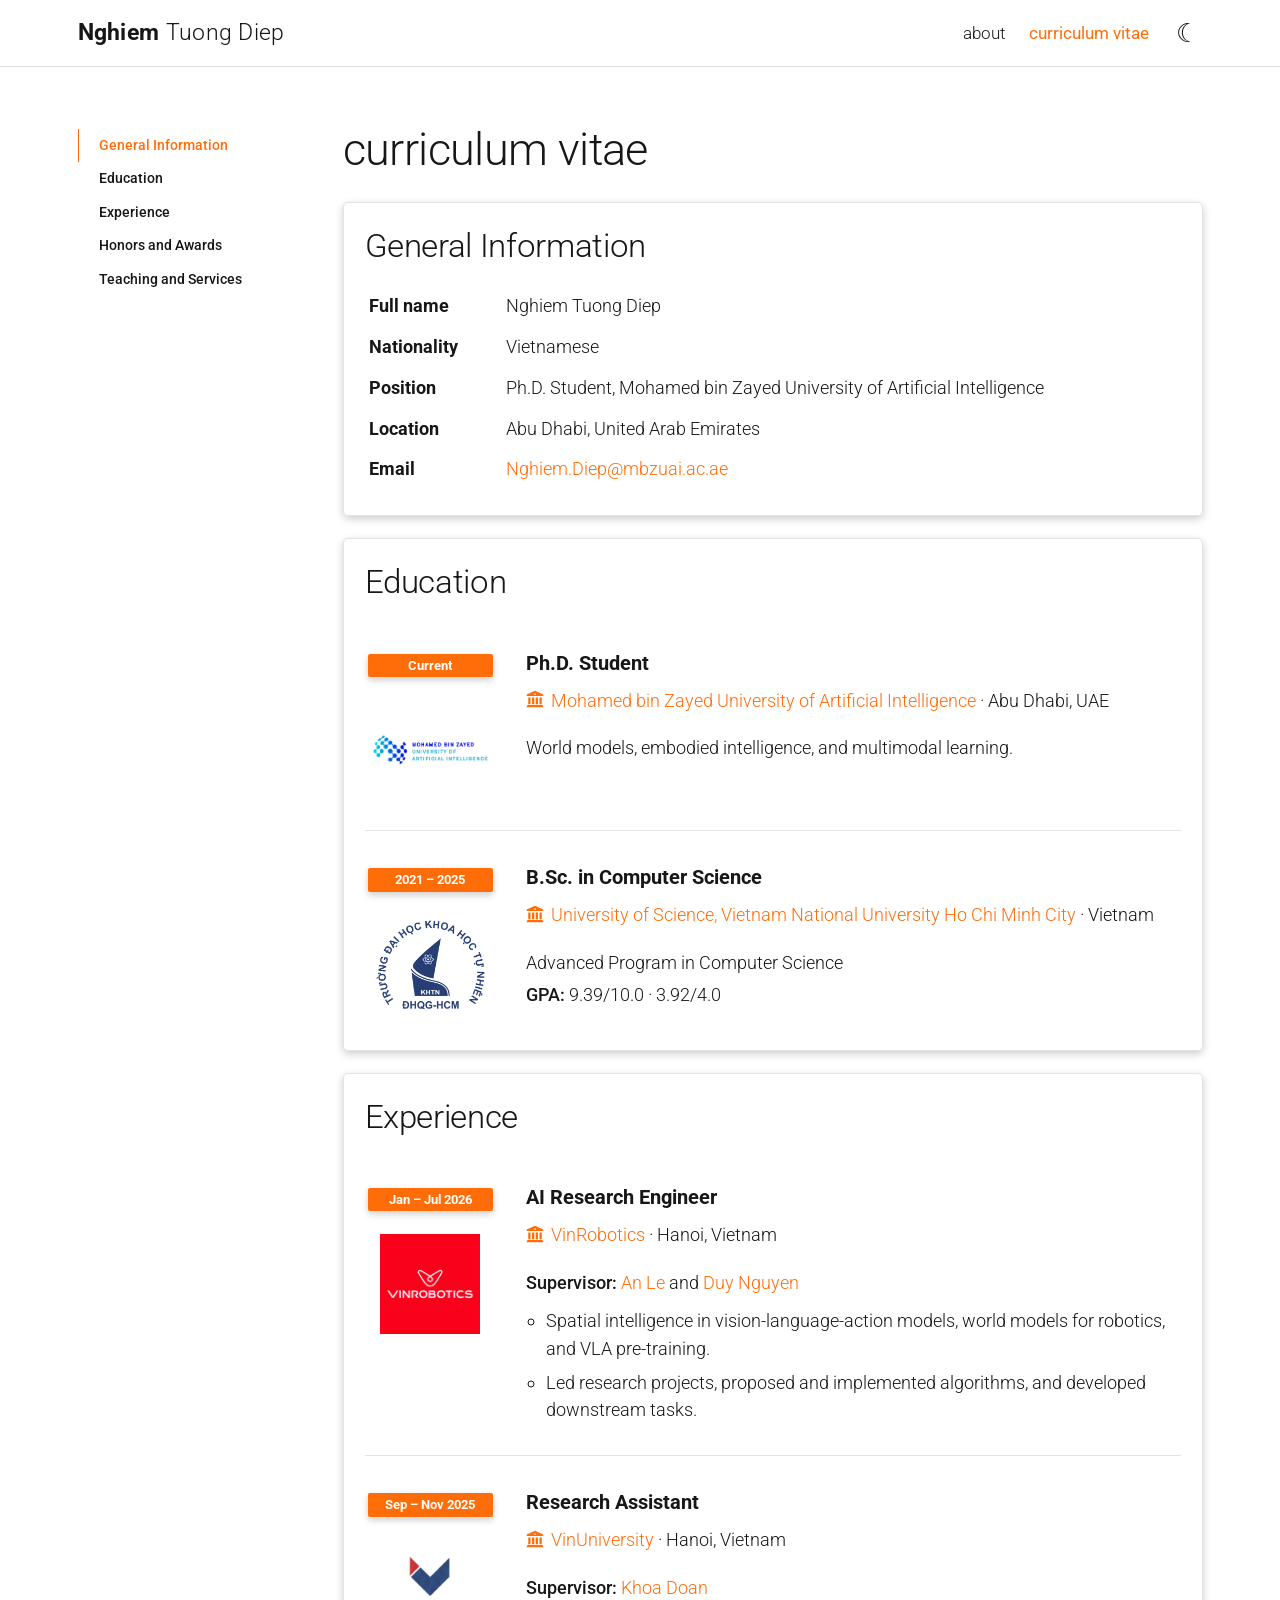
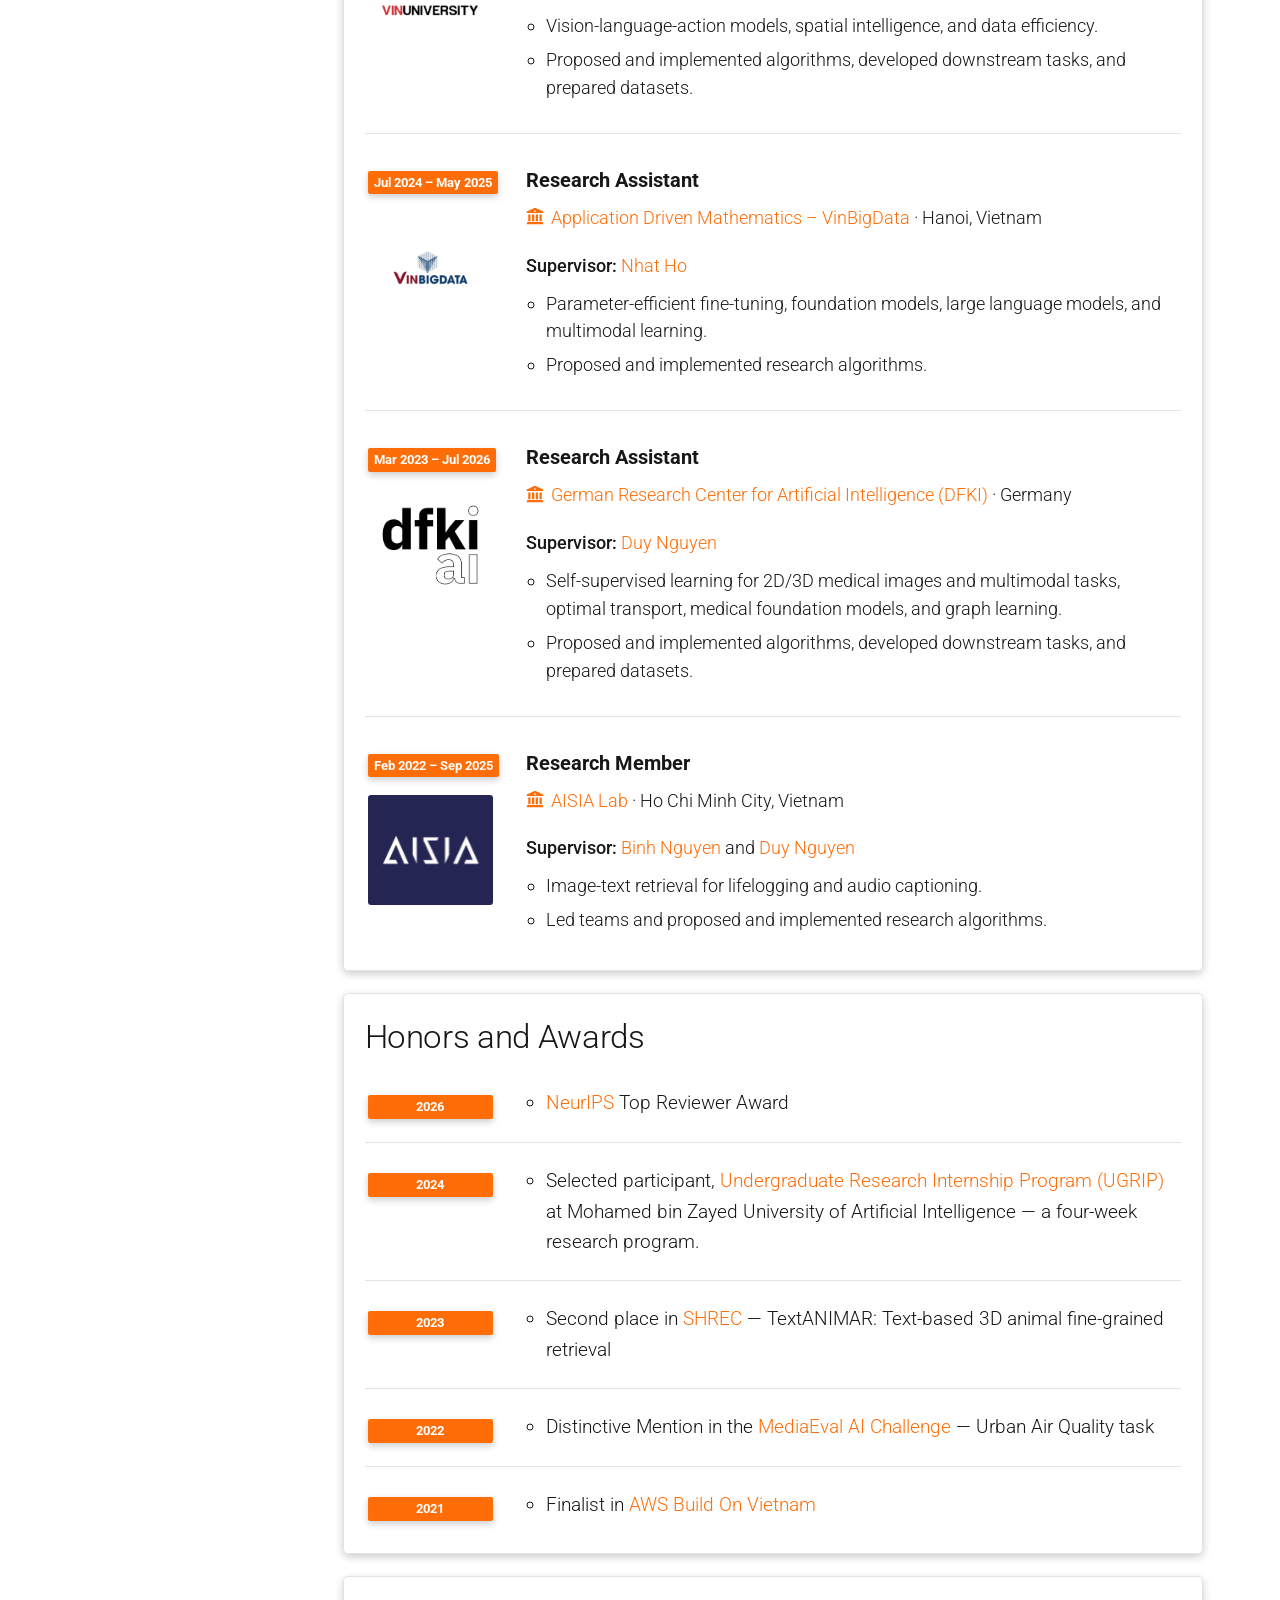
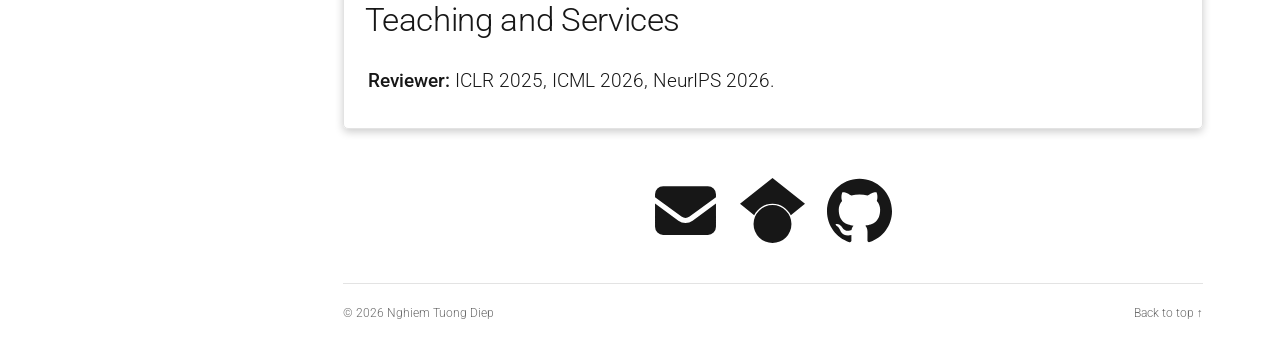
==== commit 2101d15f: "website" ====
--- a/cv/index.html
+++ b/cv/index.html
@@ -44,21 +44,6 @@
             <h1>curriculum vitae</h1>
             <p class="native-name">Nghiem Tuong Diep</p>
           </div>
-          <a
-            class="download-cv"
-            href="../assets/Nghiem_Tuong_Diep_CV.pdf"
-            target="_blank"
-            rel="noopener"
-            aria-label="Download curriculum vitae PDF"
-            ><svg viewBox="0 0 24 24" aria-hidden="true">
-              <path
-                d="M12 3v12m-5-5 5 5 5-5M4 16v5h16v-5"
-                fill="none"
-                stroke="currentColor"
-                stroke-width="1.7"
-              /></svg
-            >Download PDF</a
-          >
         </div>
         <section class="cv-section" id="general">
           <h2>General Information</h2>
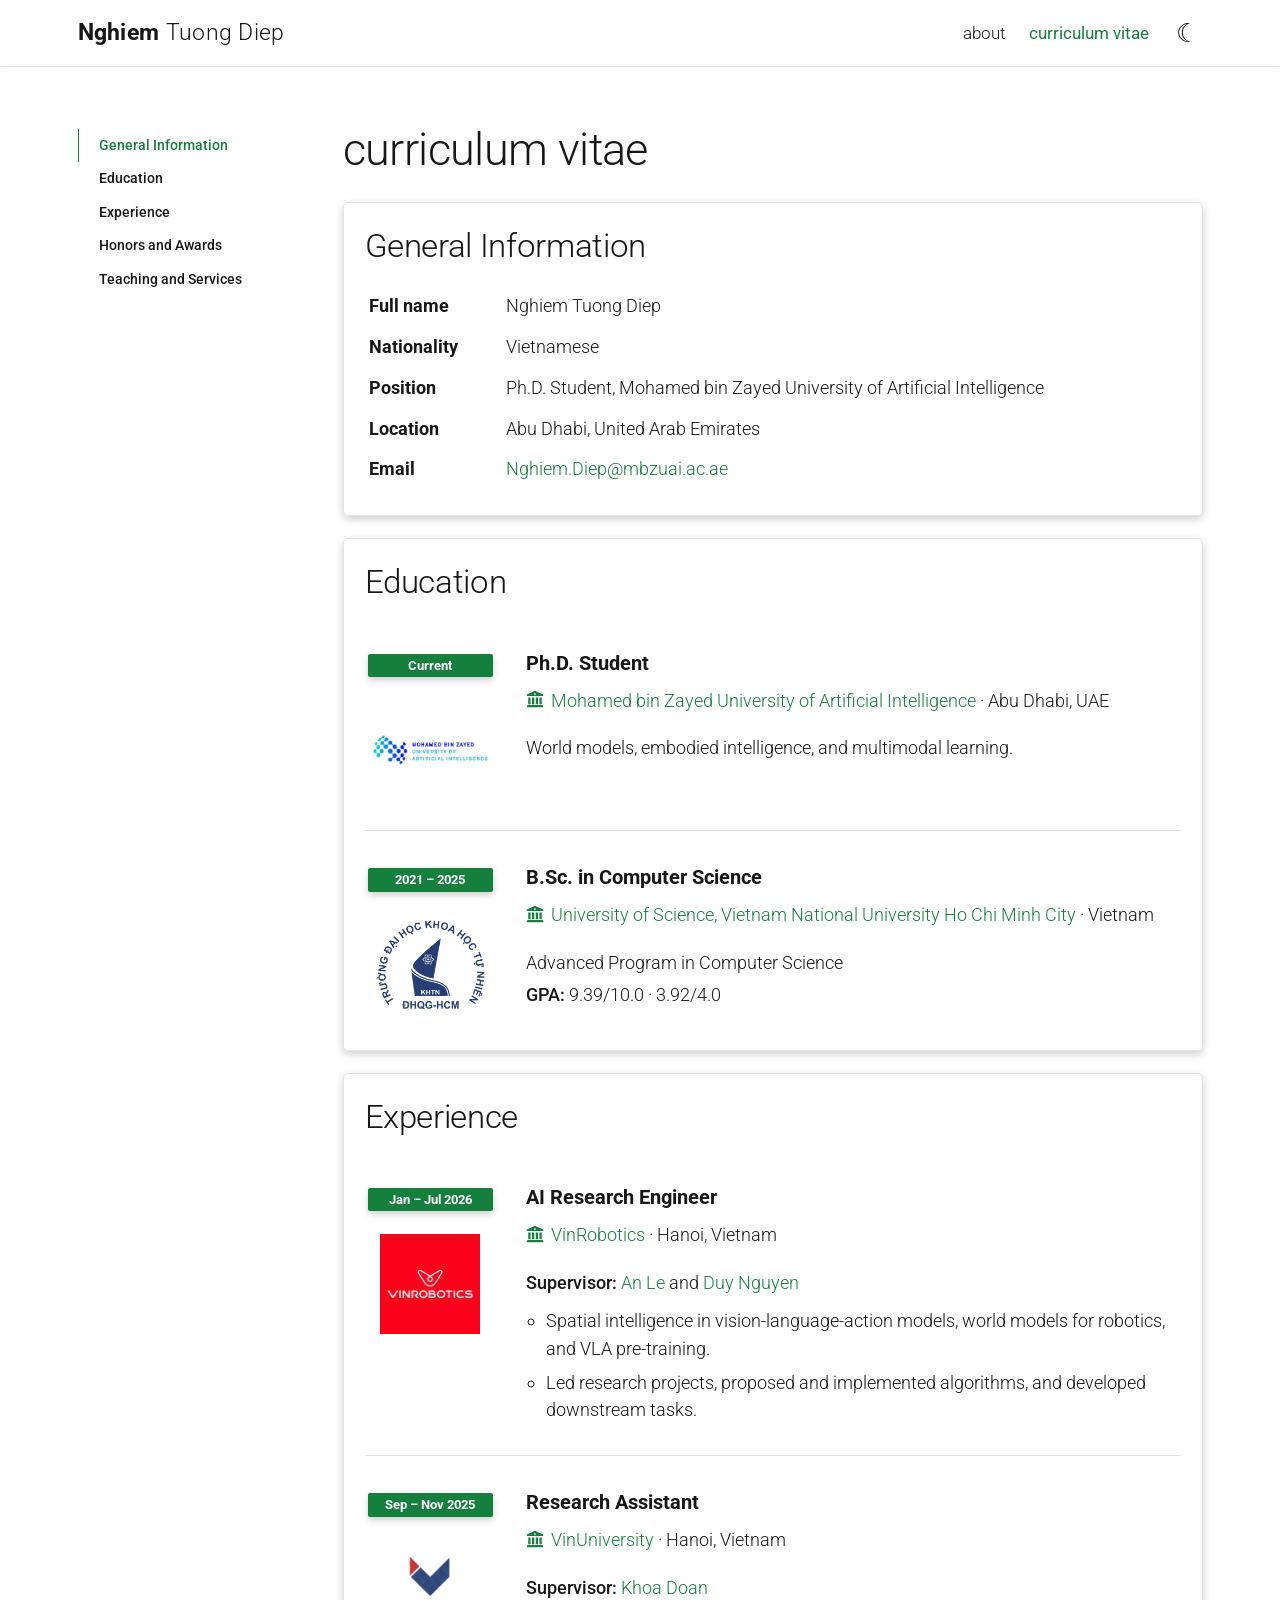
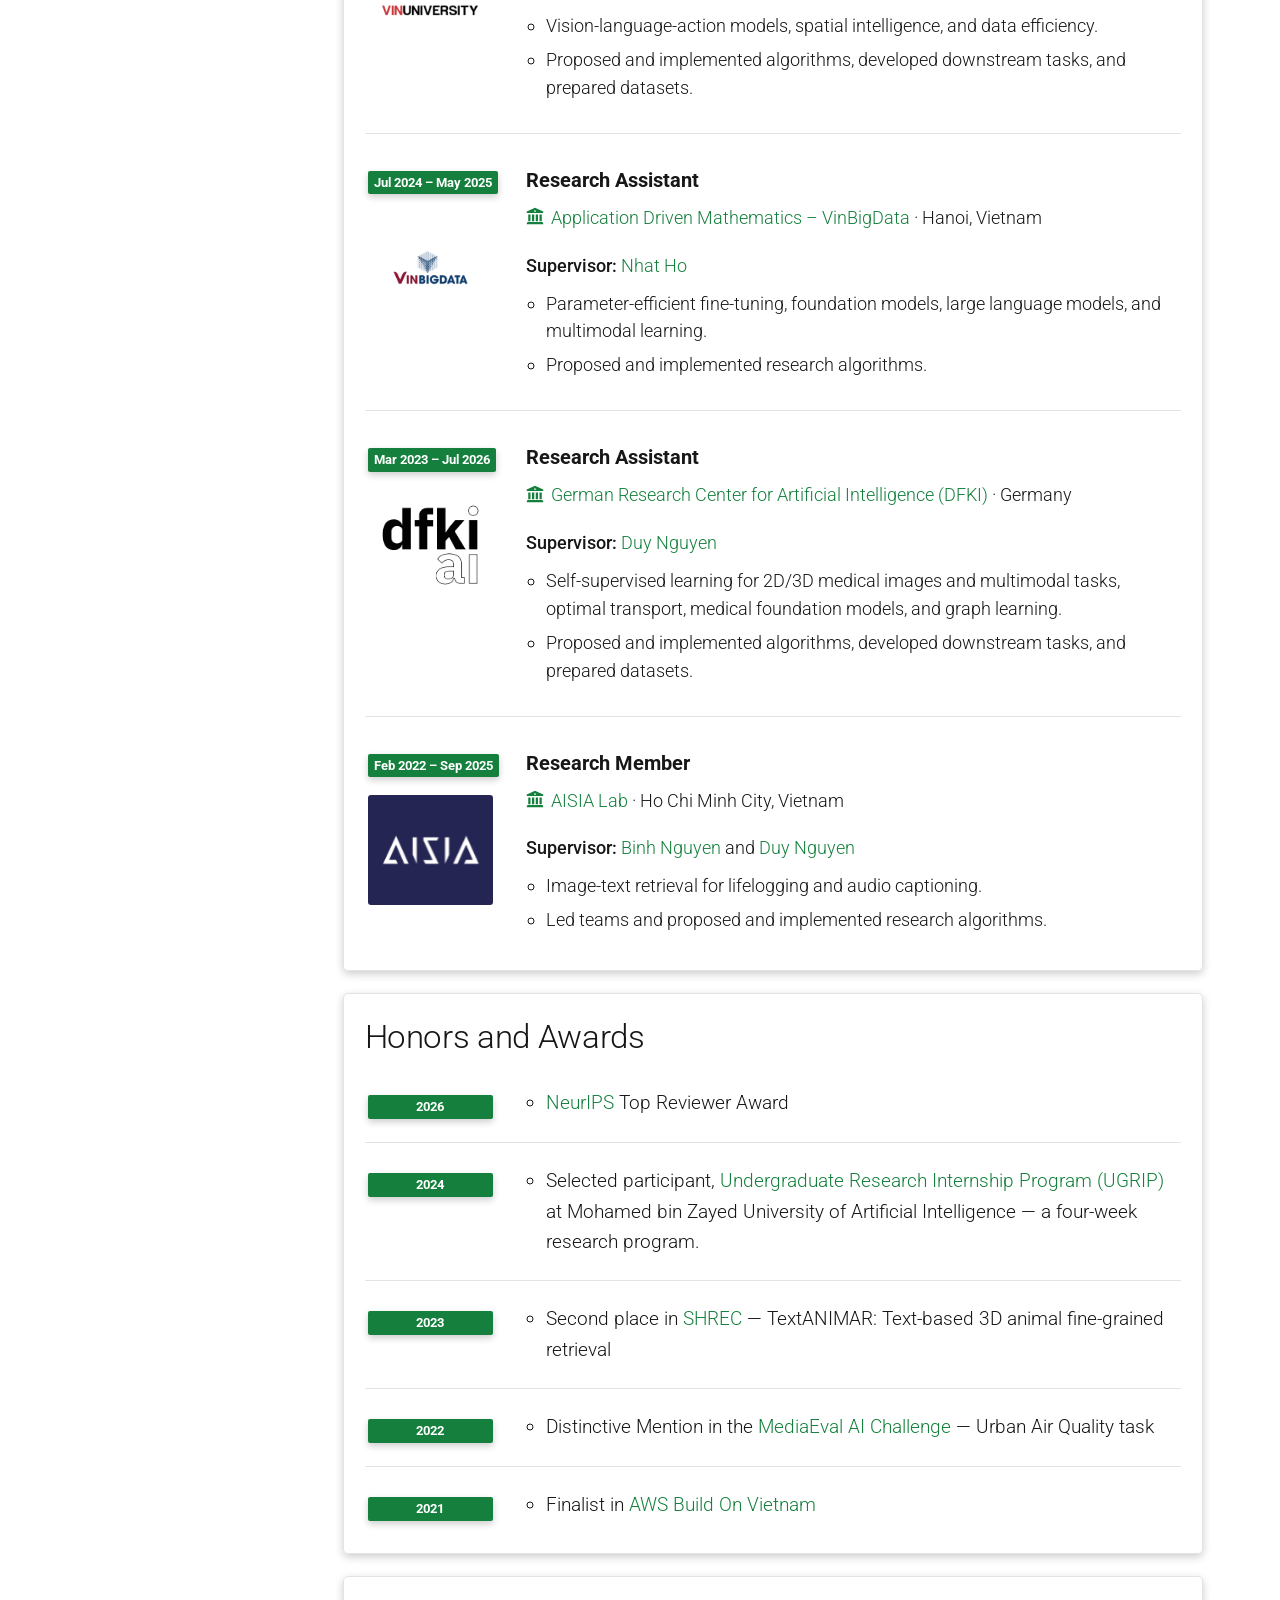
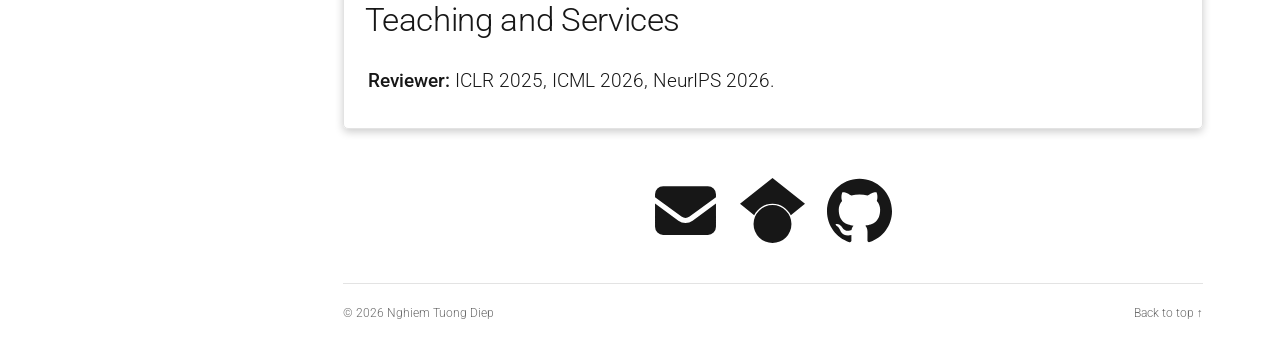
==== commit 606bcf48: "website" ====
--- a/cv/index.html
+++ b/cv/index.html
@@ -9,8 +9,8 @@
     />
     <title>Curriculum Vitae | Nghiem Tuong Diep</title>
     <link rel="stylesheet" href="../fonts.css" />
-    <link rel="stylesheet" href="../style.css" />
-    <link rel="stylesheet" href="cv.css" />
+    <link rel="stylesheet" href="../style.css?v=green-2" />
+    <link rel="stylesheet" href="cv.css?v=green-2" />
   </head>
   <body class="cv-page">
     <a class="skip" href="#cv-content">Skip to content</a>
--- a/style.css
+++ b/style.css
@@ -3,7 +3,7 @@
   --text: #171717;
   --muted: #6a6a6a;
   --line: #e3e3e3;
-  --accent: #ff6d08;
+  --accent: #15803d;
   --soft: #f8f8f8;
   --shadow: 0 3px 10px #0002;
 }
@@ -28,7 +28,7 @@
   --text: #ededed;
   --muted: #b3b3b3;
   --line: #3b3b3d;
-  --accent: #ff963f;
+  --accent: #15803d;
   --soft: #252527;
   --shadow: 0 3px 10px #0004;
 }
@@ -267,7 +267,7 @@
 }
 .venue-tag {
   display: block;
-  background: #ff6d08;
+  background: #15803d;
   color: #fff;
   font-weight: 700;
   font-size: 16px;
--- a/cv/cv.css
+++ b/cv/cv.css
@@ -115,7 +115,7 @@
   min-width: 125px;
   max-width: 100%;
   text-align: center;
-  background: #ff6d08;
+  background: #15803d;
   color: white;
   border-radius: 2px;
   box-shadow: 0 3px 7px #0003;
